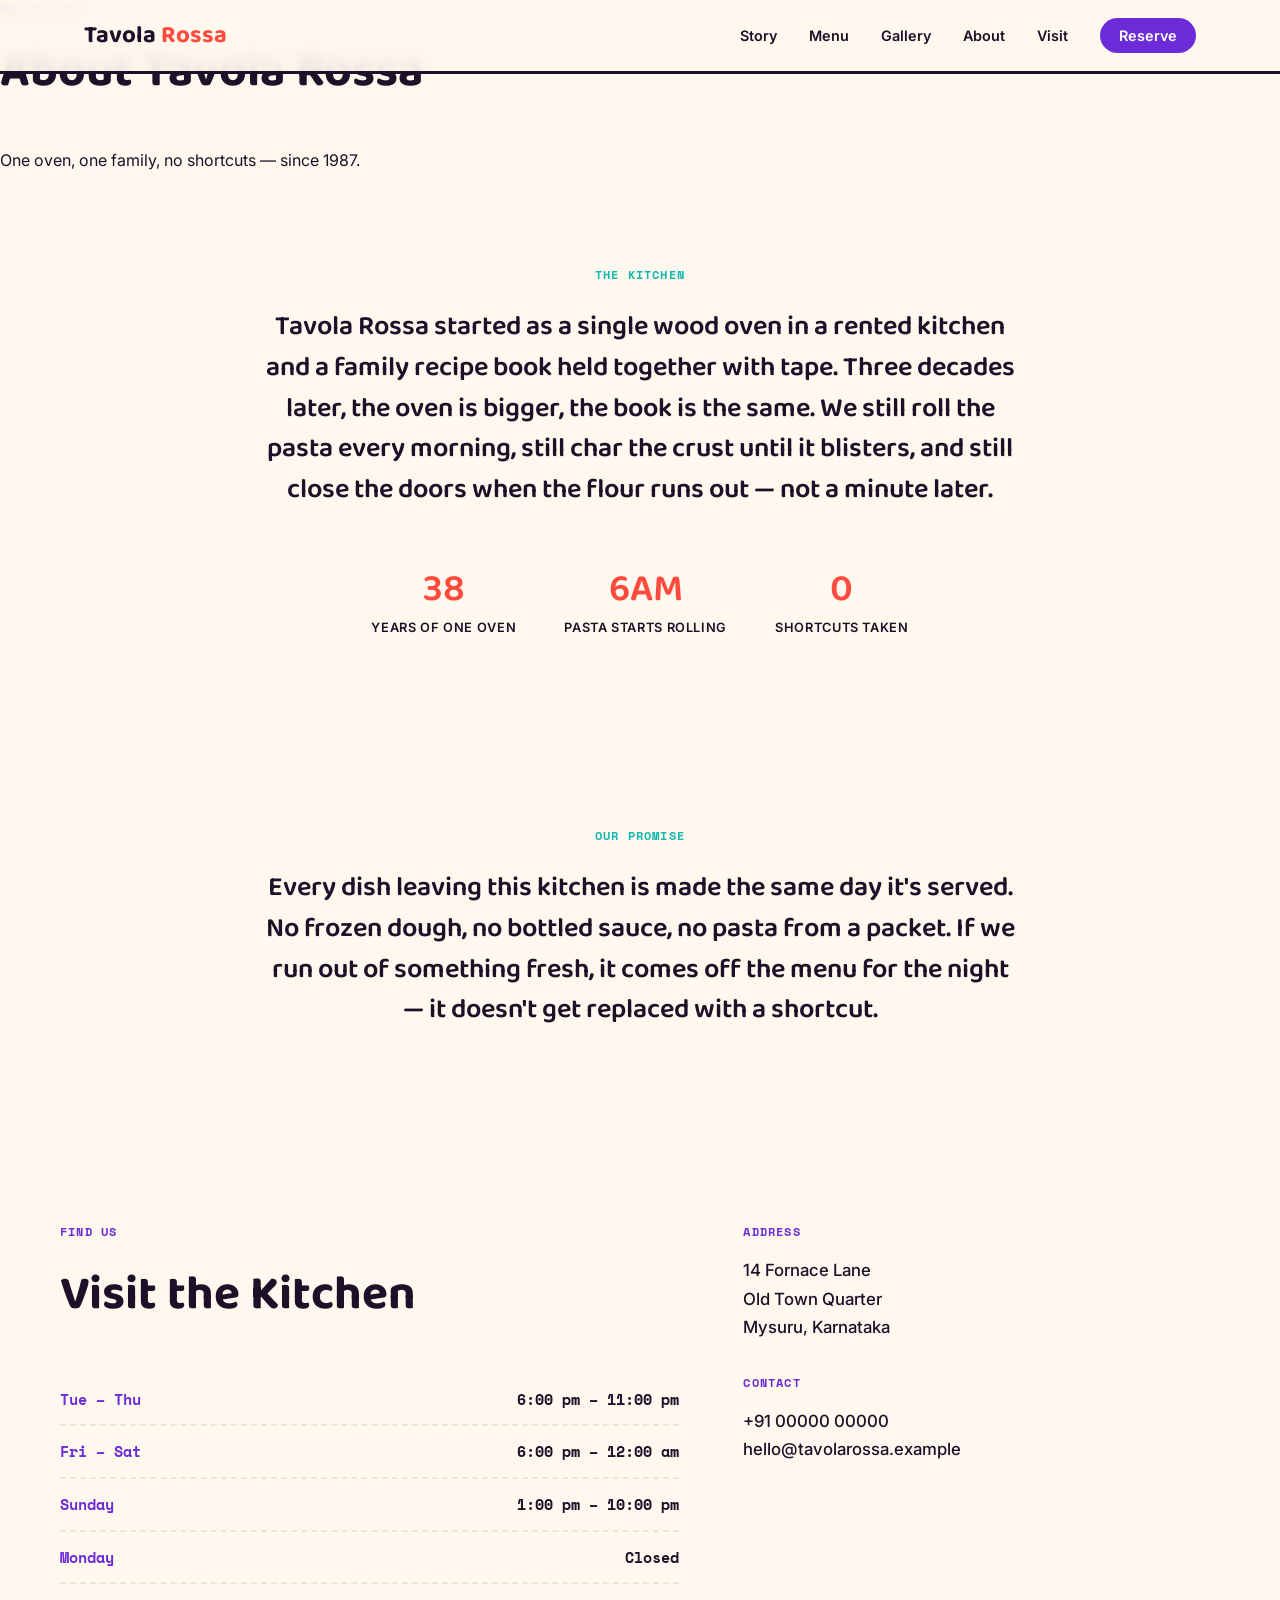
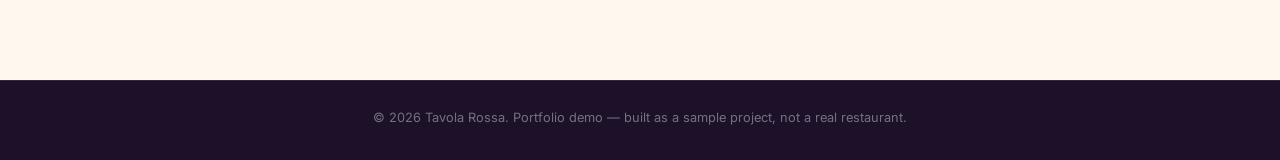
==== about.html @ 9c48d68d "adding webpages" ====
<!DOCTYPE html>
<html lang="en">
<head>
<meta charset="UTF-8">
<meta name="viewport" content="width=device-width, initial-scale=1.0">
<title>About — Tavola Rossa</title>
<link rel="preconnect" href="https://fonts.googleapis.com">
<link href="https://fonts.googleapis.com/css2?family=Baloo+2:wght@500;600;700;800&family=Inter:wght@400;500;600;700&family=Space+Mono:wght@400;700&display=swap" rel="stylesheet">
<link rel="stylesheet" href="style.css">
</head>
<body>

  <header class="nav" id="nav">
    <div class="nav-inner">
      <a href="index.html" class="brand">Tavola <span>Rossa</span></a>
      <nav class="nav-links">
        <a href="index.html#story">Story</a>
        <a href="index.html#menu">Menu</a>
        <a href="gallery.html">Gallery</a>
        <a href="about.html">About</a>
        <a href="index.html#visit">Visit</a>
        <a href="index.html#reserve" class="nav-cta">Reserve</a>
      </nav>
      <button class="nav-toggle" id="navToggle" aria-label="Open menu">
        <span></span><span></span><span></span>
      </button>
    </div>
  </header>

  <section class="gallery-hero">
    <div class="gallery-hero-inner">
      <p class="eyebrow">Who we are</p>
      <h1 class="section-title gallery-title">About Tavola Rossa</h1>
      <p class="gallery-sub">One oven, one family, no shortcuts — since 1987.</p>
    </div>
  </section>

  <section class="story">
    <div class="story-inner">
      <div class="story-tag">The kitchen</div>
      <p class="story-text">Tavola Rossa started as a single wood oven in a rented kitchen and a family recipe book held together with tape. Three decades later, the oven is bigger, the book is the same. We still roll the pasta every morning, still char the crust until it blisters, and still close the doors when the flour runs out &mdash; not a minute later.</p>
      <div class="story-stats">
        <div><span>38</span>years of one oven</div>
        <div><span>6am</span>pasta starts rolling</div>
        <div><span>0</span>shortcuts taken</div>
      </div>
    </div>
  </section>

  <section class="story">
    <div class="story-inner">
      <div class="story-tag">Our promise</div>
      <p class="story-text">Every dish leaving this kitchen is made the same day it's served. No frozen dough, no bottled sauce, no pasta from a packet. If we run out of something fresh, it comes off the menu for the night &mdash; it doesn't get replaced with a shortcut.</p>
    </div>
  </section>

  <section class="visit">
    <div class="visit-inner">
      <div class="visit-block">
        <p class="eyebrow">Find us</p>
        <h2 class="section-title">Visit the Kitchen</h2>
        <ul class="hours">
          <li><span>Tue &ndash; Thu</span><span>6:00 pm &ndash; 11:00 pm</span></li>
          <li><span>Fri &ndash; Sat</span><span>6:00 pm &ndash; 12:00 am</span></li>
          <li><span>Sunday</span><span>1:00 pm &ndash; 10:00 pm</span></li>
          <li><span>Monday</span><span>Closed</span></li>
        </ul>
      </div>
      <div class="visit-block">
        <p class="eyebrow">Address</p>
        <p class="address">14 Fornace Lane<br>Old Town Quarter<br>Mysuru, Karnataka</p>
        <p class="eyebrow">Contact</p>
        <p class="address">+91 00000 00000<br>hello@tavolarossa.example</p>
      </div>
    </div>
  </section>

  <footer class="footer">
    <p>&copy; 2026 Tavola Rossa. Portfolio demo &mdash; built as a sample project, not a real restaurant.</p>
  </footer>

  <script src="script.js"></script>
</body>
</html>
---- style.css ----
/* ---------- Tokens ---------- */
:root {
  --ink: #1C1128;
  --coral: #FF4B3E;
  --coral-dark: #E5342A;
  --purple: #6C2BD9;
  --purple-dark: #4E1EA6;
  --yellow: #FFC53D;
  --teal: #12B7B0;
  --bg: #FFF8EE;
  --card: #FFFFFF;
  --line: #F0E4D3;

  --display: 'Baloo 2', sans-serif;
  --body: 'Inter', sans-serif;
  --mono: 'Space Mono', monospace;

  --max: 1160px;
}

* { box-sizing: border-box; }
html { scroll-behavior: smooth; }
body {
  margin: 0;
  font-family: var(--body);
  color: var(--ink);
  background: var(--bg);
  -webkit-font-smoothing: antialiased;
}
h1, h2, h3 { font-family: var(--display); margin: 0; }
p { margin: 0; }
a { color: inherit; text-decoration: none; }
ul { list-style: none; margin: 0; padding: 0; }
img { max-width: 100%; display: block; }

.eyebrow {
  font-family: var(--mono);
  font-size: 0.75rem;
  letter-spacing: 0.1em;
  text-transform: uppercase;
  color: var(--purple);
  margin-bottom: 1rem;
  display: block;
  font-weight: 700;
}
.eyebrow-dark { color: var(--coral-dark); }

.section-title {
  font-size: clamp(2.1rem, 4vw, 3rem);
  font-weight: 700;
  margin-bottom: 2.5rem;
  color: var(--ink);
}

.btn {
  display: inline-block;
  padding: 0.95rem 1.9rem;
  border-radius: 999px;
  font-family: var(--body);
  font-weight: 700;
  font-size: 0.95rem;
  cursor: pointer;
  border: 2px solid transparent;
  transition: transform 0.2s ease, box-shadow 0.2s ease;
}
.btn:focus-visible { outline: 2px solid var(--ink); outline-offset: 3px; }
.btn-primary { background: var(--yellow); color: var(--ink); box-shadow: 0 6px 0 var(--coral-dark); }
.btn-primary:hover { transform: translateY(-2px); box-shadow: 0 8px 0 var(--coral-dark); }
.btn-primary:active { transform: translateY(2px); box-shadow: 0 2px 0 var(--coral-dark); }
.btn-ghost { border-color: rgba(255,255,255,0.7); color: #fff; }
.btn-ghost:hover { background: rgba(255,255,255,0.15); }
.btn-full { width: 100%; box-shadow: none; border-radius: 8px; }
.btn-full:hover { transform: none; }

/* ---------- Nav ---------- */
.nav {
  position: fixed;
  top: 0; left: 0; right: 0;
  z-index: 50;
  background: rgba(255,248,238,0.9);
  backdrop-filter: blur(8px);
  border-bottom: 3px solid var(--ink);
}
.nav-inner {
  max-width: var(--max);
  margin: 0 auto;
  padding: 1rem 1.5rem;
  display: flex;
  align-items: center;
  justify-content: space-between;
}
.brand {
  font-family: var(--display);
  font-size: 1.5rem;
  font-weight: 700;
  color: var(--ink);
}
.brand span { color: var(--coral); }
.nav-links {
  display: flex;
  align-items: center;
  gap: 2rem;
}
.nav-links a {
  color: var(--ink);
  font-weight: 600;
  font-size: 0.9rem;
}
.nav-links a:hover { color: var(--coral); }
.nav-cta {
  background: var(--purple);
  color: #fff !important;
  padding: 0.55rem 1.2rem;
  border-radius: 999px;
}
.nav-cta:hover { background: var(--purple-dark); color: #fff !important; }
.nav-toggle { display: none; flex-direction: column; gap: 5px; background: none; border: none; cursor: pointer; padding: 0.5rem; }
.nav-toggle span { width: 22px; height: 3px; border-radius: 2px; background: var(--ink); }

/* ---------- Hero ---------- */
.hero {
  position: relative;
  min-height: 100vh;
  display: flex;
  align-items: center;
  background: linear-gradient(135deg, var(--purple) 0%, var(--coral) 100%);
  overflow: hidden;
  padding-top: 4rem;
}
.hero-blob {
  position: absolute;
  border-radius: 50%;
  filter: blur(2px);
  opacity: 0.5;
}
.blob-1 { width: 420px; height: 420px; background: var(--yellow); top: -120px; right: -100px; opacity: 0.35; }
.blob-2 { width: 300px; height: 300px; background: var(--teal); bottom: -100px; left: -80px; opacity: 0.3; }

.hero-inner {
  position: relative;
  max-width: var(--max);
  margin: 0 auto;
  padding: 2rem 1.5rem;
  width: 100%;
}
.hero-title {
  font-size: clamp(2.8rem, 7vw, 5.2rem);
  color: #fff;
  font-weight: 800;
  line-height: 1.05;
  max-width: 14ch;
  text-shadow: 0 4px 0 rgba(0,0,0,0.1);
}
.hero-title .hl { color: var(--yellow); }
.hero-sub {
  color: rgba(255,255,255,0.9);
  font-size: 1.15rem;
  max-width: 40ch;
  margin: 1.6rem 0 2.4rem;
  line-height: 1.6;
  font-weight: 500;
}
.hero-actions { display: flex; gap: 1rem; flex-wrap: wrap; }
.hero .eyebrow { color: var(--yellow); }

/* ---------- Story ---------- */
.story { padding: 6rem 1.5rem; background: var(--bg); }
.story-inner { max-width: 760px; margin: 0 auto; text-align: center; }
.story-tag {
  font-family: var(--mono);
  font-size: 0.75rem;
  letter-spacing: 0.1em;
  text-transform: uppercase;
  color: var(--teal);
  margin-bottom: 1.5rem;
  font-weight: 700;
}
.story-text {
  font-family: var(--display);
  font-size: clamp(1.3rem, 2.5vw, 1.7rem);
  line-height: 1.5;
  color: var(--ink);
  font-weight: 600;
}
.story-stats {
  display: flex;
  justify-content: center;
  gap: 3rem;
  margin-top: 3rem;
  flex-wrap: wrap;
}
.story-stats div {
  font-family: var(--body);
  font-size: 0.8rem;
  color: var(--ink);
  text-transform: uppercase;
  letter-spacing: 0.05em;
  font-weight: 600;
}
.story-stats span {
  display: block;
  font-family: var(--display);
  font-size: 2.4rem;
  color: var(--coral);
  letter-spacing: 0;
}

/* ---------- Menu ---------- */
.menu { background: #fff; padding: 6rem 1.5rem; border-top: 3px solid var(--ink); border-bottom: 3px solid var(--ink); }
.menu-inner { max-width: var(--max); margin: 0 auto; }
.menu-grid {
  display: grid;
  grid-template-columns: repeat(3, 1fr);
  gap: 2rem;
}
.dish-card {
  background: var(--card);
  border: 3px solid var(--ink);
  border-radius: 18px;
  overflow: hidden;
  transition: transform 0.25s ease, box-shadow 0.25s ease, opacity 0.5s ease;
  box-shadow: 6px 6px 0 var(--ink);
  opacity: 0;
  transform: translateY(14px);
}
.dish-card.in-view { opacity: 1; transform: translateY(0); }
.dish-card.in-view:hover { transform: translate(-3px, -3px); box-shadow: 9px 9px 0 var(--ink); }
.dish-photo {
  position: relative;
  aspect-ratio: 4 / 3;
  background: linear-gradient(135deg, var(--purple), var(--coral));
  overflow: hidden;
}
.dish-photo img { width: 100%; height: 100%; object-fit: cover; }
.dish-fallback {
  display: none;
  width: 100%; height: 100%;
  align-items: center; justify-content: center;
  font-size: 3.5rem;
}
.dish-photo.img-error img { display: none; }
.dish-photo.img-error .dish-fallback { display: flex; }
.badge {
  position: absolute;
  top: 0.7rem;
  left: 0.7rem;
  font-family: var(--body);
  font-weight: 700;
  font-size: 0.7rem;
  text-transform: uppercase;
  letter-spacing: 0.03em;
  padding: 0.35rem 0.7rem;
  border-radius: 999px;
  border: 2px solid var(--ink);
  transform: rotate(-4deg);
  color: var(--ink);
}
.badge-yellow { background: var(--yellow); }
.badge-coral { background: var(--coral); color: #fff; }
.badge-teal { background: var(--teal); color: #fff; }
.dish-body { padding: 1.1rem 1.2rem 1.3rem; }
.dish-line { display: flex; justify-content: space-between; align-items: baseline; gap: 0.5rem; }
.dish-line h3 { font-size: 1.15rem; font-weight: 600; }
.price {
  font-family: var(--mono);
  font-weight: 700;
  color: var(--coral-dark);
  white-space: nowrap;
}
.dish-desc {
  font-size: 0.85rem;
  color: var(--ink);
  opacity: 0.7;
  margin-top: 0.4rem;
  line-height: 1.4;
}
.menu-note {
  margin-top: 3.5rem;
  text-align: center;
  font-family: var(--mono);
  font-size: 0.75rem;
  color: var(--ink);
  opacity: 0.6;
}

/* ---------- Visit ---------- */
.visit { padding: 6rem 1.5rem; background: var(--bg); }
.visit-inner {
  max-width: var(--max);
  margin: 0 auto;
  display: grid;
  grid-template-columns: 1.3fr 1fr;
  gap: 4rem;
}
.hours li {
  display: flex;
  justify-content: space-between;
  padding: 0.9rem 0;
  border-bottom: 2px dashed var(--line);
  font-family: var(--mono);
  font-size: 0.95rem;
  font-weight: 700;
}
.hours li span:first-child { color: var(--purple); }
.address {
  font-size: 1.05rem;
  line-height: 1.7;
  margin-bottom: 2rem;
  color: var(--ink);
  font-weight: 500;
}

/* ---------- Reserve ---------- */
.reserve { background: var(--ink); padding: 6rem 1.5rem; }
.reserve-inner { max-width: 560px; margin: 0 auto; }
.reserve .section-title, .reserve-sub { color: #fff; }
.reserve .eyebrow-dark { color: var(--yellow); }
.reserve-sub { display: block; opacity: 0.7; margin-bottom: 2.5rem; line-height: 1.6; font-size: 0.95rem; }
.form-row { margin-bottom: 1.3rem; }
.form-row-split { display: grid; grid-template-columns: 1fr 1fr; gap: 1rem; }
.reserve-form label {
  display: block;
  font-family: var(--mono);
  font-size: 0.75rem;
  text-transform: uppercase;
  letter-spacing: 0.08em;
  color: var(--yellow);
  margin-bottom: 0.5rem;
  font-weight: 700;
}
.reserve-form input, .reserve-form select {
  width: 100%;
  padding: 0.85rem 1rem;
  background: #2A1D3D;
  border: 2px solid rgba(255,255,255,0.15);
  color: #fff;
  font-family: var(--body);
  font-size: 0.95rem;
  border-radius: 10px;
}
.reserve-form input:focus, .reserve-form select:focus {
  outline: none;
  border-color: var(--yellow);
}
.form-status {
  margin-top: 1rem;
  font-family: var(--mono);
  font-size: 0.85rem;
  color: var(--teal);
  min-height: 1.2em;
}

/* ---------- Footer ---------- */
.footer {
  background: var(--ink);
  color: rgba(255,255,255,0.4);
  text-align: center;
  padding: 1.8rem 1.5rem 2.2rem;
  font-size: 0.8rem;
  border-top: 1px solid rgba(255,255,255,0.1);
}

/* ---------- Responsive ---------- */
@media (max-width: 900px) {
  .menu-grid { grid-template-columns: repeat(2, 1fr); }
}
@media (max-width: 800px) {
  .nav-links {
    position: absolute;
    top: 100%; left: 0; right: 0;
    background: var(--bg);
    flex-direction: column;
    align-items: flex-start;
    padding: 1.5rem;
    gap: 1.2rem;
    display: none;
    border-bottom: 3px solid var(--ink);
  }
  .nav-links.open { display: flex; }
  .nav-toggle { display: flex; }
  .menu-grid { grid-template-columns: 1fr; }
  .visit-inner { grid-template-columns: 1fr; gap: 3rem; }
  .form-row-split { grid-template-columns: 1fr; }
  .story-stats { gap: 2rem; }
}

@media (prefers-reduced-motion: reduce) {
  .dish-card { transition: none; }
  html { scroll-behavior: auto; }
}
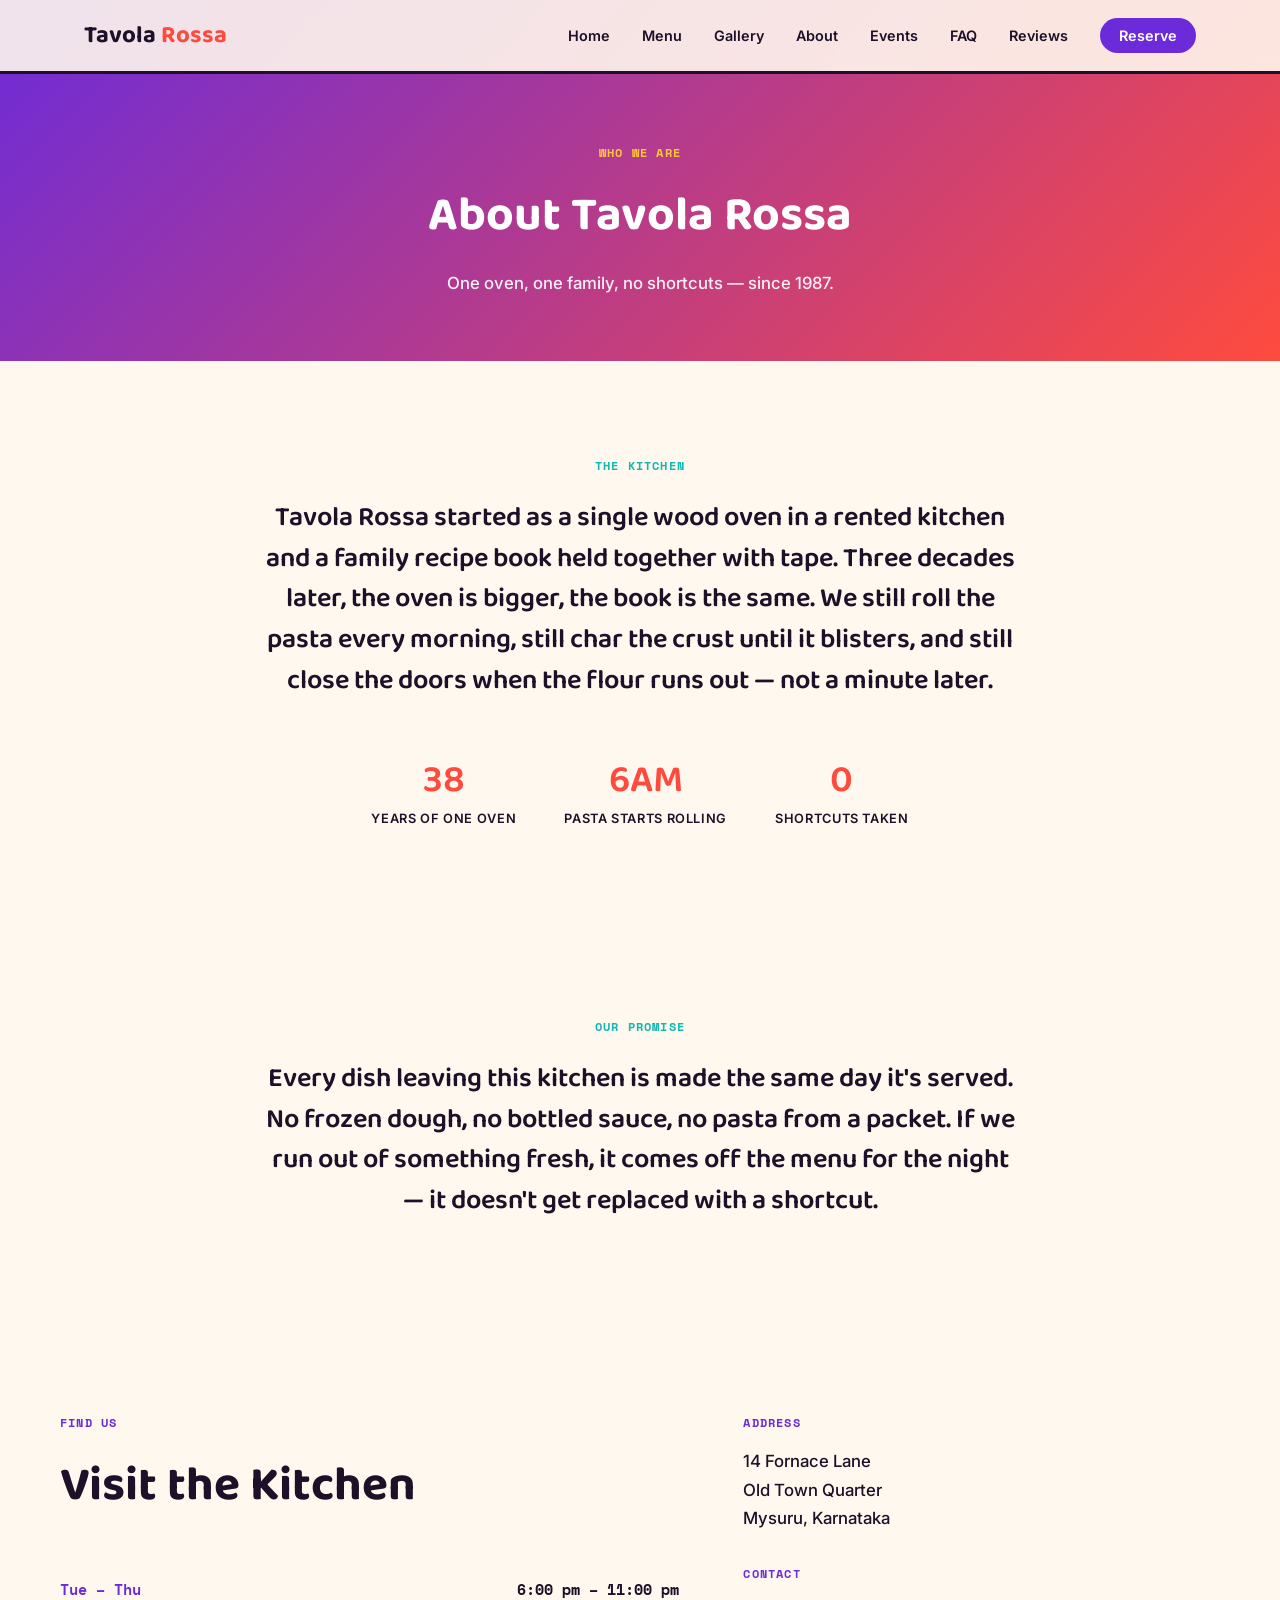
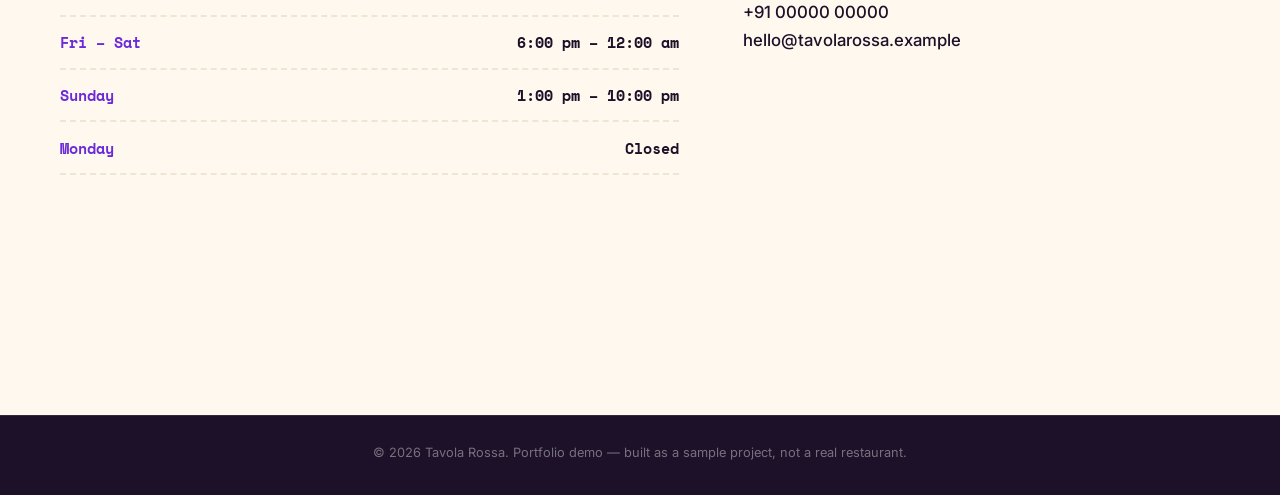
==== commit 076e469a: "Update about.html" ====
--- a/about.html
+++ b/about.html
@@ -7,6 +7,40 @@
 <link rel="preconnect" href="https://fonts.googleapis.com">
 <link href="https://fonts.googleapis.com/css2?family=Baloo+2:wght@500;600;700;800&family=Inter:wght@400;500;600;700&family=Space+Mono:wght@400;700&display=swap" rel="stylesheet">
 <link rel="stylesheet" href="style.css">
+<style>
+  .page-hero {
+    background: linear-gradient(135deg, #6C2BD9 0%, #FF4B3E 100%);
+    padding: 9rem 1.5rem 4rem;
+    text-align: center;
+  }
+  .page-hero-inner { max-width: 700px; margin: 0 auto; }
+  .page-eyebrow {
+    font-family: 'Space Mono', monospace;
+    font-size: 0.75rem;
+    letter-spacing: 0.1em;
+    text-transform: uppercase;
+    color: #FFC53D;
+    font-weight: 700;
+    margin: 0 0 1rem;
+  }
+  .page-title {
+    font-family: 'Baloo 2', sans-serif;
+    font-size: clamp(2.1rem, 4vw, 3rem);
+    font-weight: 700;
+    color: #ffffff;
+    margin: 0 0 1rem;
+  }
+  .page-sub {
+    color: rgba(255,255,255,0.92);
+    font-size: 1.05rem;
+    line-height: 1.6;
+    font-weight: 500;
+    margin: 0;
+  }
+  /* Scroll-reveal — self-contained, works regardless of style.css version */
+  .fade-up { opacity: 0; transform: translateY(18px); transition: opacity 0.6s ease, transform 0.6s ease; }
+  .fade-up.in-view { opacity: 1; transform: translateY(0); }
+</style>
 </head>
 <body>
 
@@ -14,11 +48,13 @@
     <div class="nav-inner">
       <a href="index.html" class="brand">Tavola <span>Rossa</span></a>
       <nav class="nav-links">
-        <a href="index.html#story">Story</a>
+        <a href="index.html">Home</a>
         <a href="index.html#menu">Menu</a>
         <a href="gallery.html">Gallery</a>
         <a href="about.html">About</a>
-        <a href="index.html#visit">Visit</a>
+        <a href="events.html">Events</a>
+        <a href="faq.html">FAQ</a>
+        <a href="reviews.html">Reviews</a>
         <a href="index.html#reserve" class="nav-cta">Reserve</a>
       </nav>
       <button class="nav-toggle" id="navToggle" aria-label="Open menu">
@@ -27,16 +63,16 @@
     </div>
   </header>
 
-  <section class="gallery-hero">
-    <div class="gallery-hero-inner">
-      <p class="eyebrow">Who we are</p>
-      <h1 class="section-title gallery-title">About Tavola Rossa</h1>
-      <p class="gallery-sub">One oven, one family, no shortcuts — since 1987.</p>
+  <section class="page-hero">
+    <div class="page-hero-inner">
+      <p class="page-eyebrow">Who we are</p>
+      <h1 class="page-title">About Tavola Rossa</h1>
+      <p class="page-sub">One oven, one family, no shortcuts — since 1987.</p>
     </div>
   </section>
 
   <section class="story">
-    <div class="story-inner">
+    <div class="story-inner fade-up">
       <div class="story-tag">The kitchen</div>
       <p class="story-text">Tavola Rossa started as a single wood oven in a rented kitchen and a family recipe book held together with tape. Three decades later, the oven is bigger, the book is the same. We still roll the pasta every morning, still char the crust until it blisters, and still close the doors when the flour runs out &mdash; not a minute later.</p>
       <div class="story-stats">
@@ -48,14 +84,14 @@
   </section>
 
   <section class="story">
-    <div class="story-inner">
+    <div class="story-inner fade-up">
       <div class="story-tag">Our promise</div>
       <p class="story-text">Every dish leaving this kitchen is made the same day it's served. No frozen dough, no bottled sauce, no pasta from a packet. If we run out of something fresh, it comes off the menu for the night &mdash; it doesn't get replaced with a shortcut.</p>
     </div>
   </section>
 
   <section class="visit">
-    <div class="visit-inner">
+    <div class="visit-inner fade-up">
       <div class="visit-block">
         <p class="eyebrow">Find us</p>
         <h2 class="section-title">Visit the Kitchen</h2>
@@ -71,6 +107,13 @@
         <p class="address">14 Fornace Lane<br>Old Town Quarter<br>Mysuru, Karnataka</p>
         <p class="eyebrow">Contact</p>
         <p class="address">+91 00000 00000<br>hello@tavolarossa.example</p>
+        <iframe
+          src="https://maps.google.com/maps?q=Mysuru%2C%20Karnataka&z=14&output=embed"
+          width="100%" height="220"
+          style="border:0; border-radius:12px; margin-top:0.5rem;"
+          loading="lazy"
+          title="Map location">
+        </iframe>
       </div>
     </div>
   </section>
@@ -80,5 +123,16 @@
   </footer>
 
   <script src="script.js"></script>
+  <script>
+    const fadeObserver = new IntersectionObserver((entries) => {
+      entries.forEach(entry => {
+        if (entry.isIntersecting) {
+          entry.target.classList.add('in-view');
+          fadeObserver.unobserve(entry.target);
+        }
+      });
+    }, { threshold: 0.15 });
+    document.querySelectorAll('.fade-up').forEach(el => fadeObserver.observe(el));
+  </script>
 </body>
 </html>
